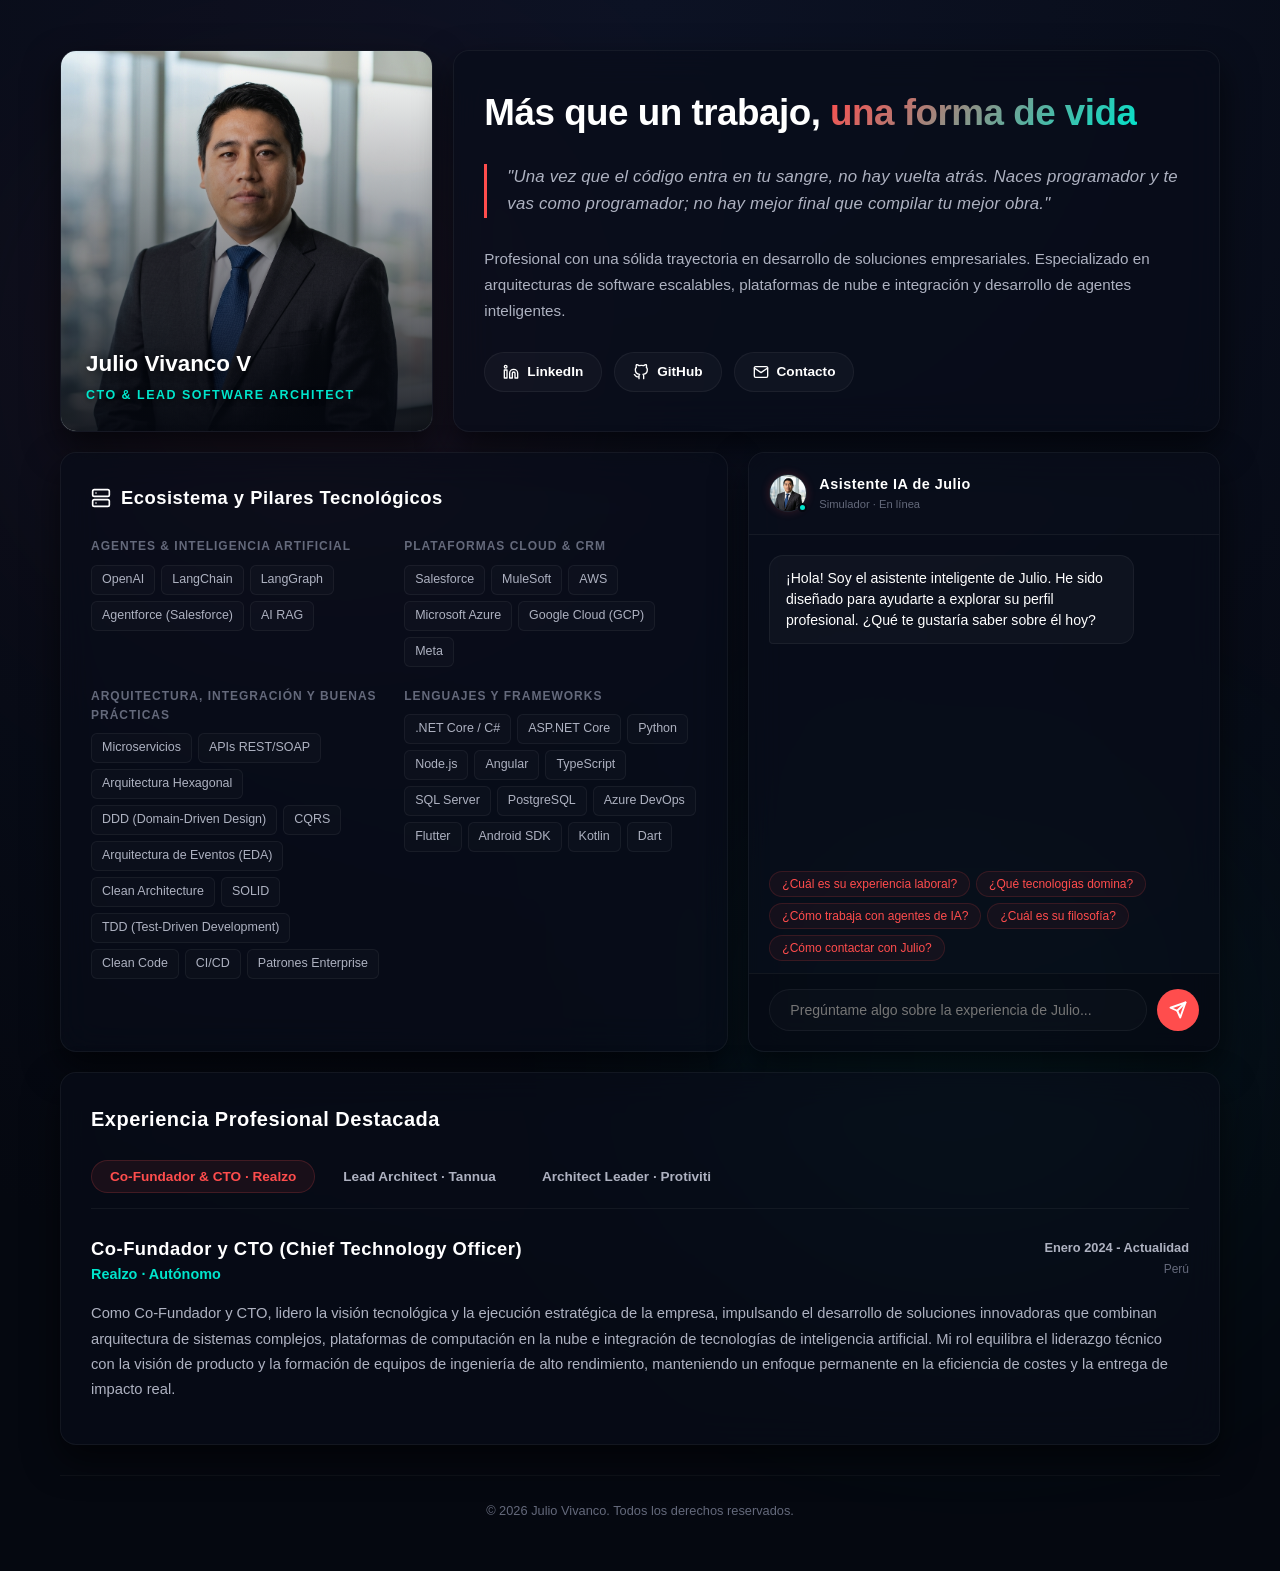
==== index.html @ 40ef275a "initial project" ====
<!DOCTYPE html>
<html lang="es">

<head>
    <meta charset="UTF-8">
    <meta name="viewport" content="width=device-width, initial-scale=1.0">
    <title>Julio Vivanco | CTO & Lead Software Architect</title>

    <!-- Metaetiquetas SEO -->
    <meta name="description"
        content="Sitio web personal de Julio Vivanco, Co-Fundador, CTO y Lead Software Architect. Especializado en arquitecturas empresariales escalables, plataformas cloud y agentes inteligentes (OpenAI, LangChain, LangGraph).">
    <meta name="keywords"
        content="Julio Vivanco, CTO, Lead Architect, Arquitecto de Software, Salesforce, MuleSoft, AWS, Agentforce, LangChain, LangGraph, Inteligencia Artificial, Agentes Inteligentes, Flutter, Peru">
    <meta name="author" content="Julio Vivanco">
    <meta name="robots" content="index, follow">

    <!-- Open Graph (para compartir en redes sociales como LinkedIn) -->
    <meta property="og:title" content="Julio Vivanco | CTO & Lead Software Architect">
    <meta property="og:description"
        content="Sólida trayectoria diseñando soluciones empresariales integradas con cloud e Inteligencia Artificial (OpenAI, LangChain, Agentforce).">
    <meta property="og:type" content="website">
    <meta property="og:url" content="https://juliovivanco.github.io/">

    <!-- Estilos -->
    <link rel="stylesheet" href="style.css">
</head>

<body>

    <div class="app-container">


        <!-- Bento Grid Principal -->
        <main class="bento-grid">

            <!-- Tarjeta de Perfil Bento (Foto Principal) -->
            <section class="bento-card card-profile" id="profile-card">
                <div class="profile-image-container">
                    <img src="profile.png" alt="Julio Vivanco" class="profile-hero-image">
                    <div class="profile-overlay-details">
                        <span class="profile-name-tag">Julio Vivanco V</span>
                        <span class="profile-title-tag">CTO & Lead Software Architect</span>
                    </div>
                </div>
            </section>

            <!-- 1. Tarjeta Hero (Presentación Principal) -->
            <section class="bento-card card-hero" id="hero-card">
                <div class="hero-content">
                    <h2>Más que un trabajo, <span>una forma de vida</span></h2>
                    <blockquote class="hero-manifesto-quote">
                        "Una vez que el código entra en tu sangre, no hay vuelta atrás. Naces programador y te vas como
                        programador; no hay mejor final que compilar tu mejor obra."
                    </blockquote>
                    <p>
                        Profesional con una sólida trayectoria en desarrollo de soluciones empresariales.
                        Especializado en arquitecturas de software escalables, plataformas de nube e integración y
                        desarrollo de agentes inteligentes.
                    </p>
                    <div class="hero-footer">
                        <a href="https://www.linkedin.com/in/julio-c%C3%A9sar-vivanco-v%C3%A1squez-a1787a133/"
                            target="_blank" rel="noopener noreferrer" class="social-link" id="link-linkedin">
                            <svg width="16" height="16" viewBox="0 0 24 24" fill="none" stroke="currentColor"
                                stroke-width="2" stroke-linecap="round" stroke-linejoin="round">
                                <path
                                    d="M16 8a6 6 0 0 1 6 6v7h-4v-7a2 2 0 0 0-2-2 2 2 0 0 0-2 2v7h-4v-7a6 6 0 0 1 6-6z">
                                </path>
                                <rect x="2" y="9" width="4" height="12"></rect>
                                <circle cx="4" cy="4" r="2"></circle>
                            </svg>
                            LinkedIn
                        </a>
                        <a href="https://github.com/juliovivanco" target="_blank" rel="noopener noreferrer"
                            class="social-link" id="link-github">
                            <svg width="16" height="16" viewBox="0 0 24 24" fill="none" stroke="currentColor"
                                stroke-width="2" stroke-linecap="round" stroke-linejoin="round">
                                <path
                                    d="M9 19c-5 1.5-5-2.5-7-3m14 6v-3.87a3.37 3.37 0 0 0-.94-2.61c3.14-.35 6.44-1.54 6.44-7A5.44 5.44 0 0 0 20 4.77 5.07 5.07 0 0 0 19.91 1S18.73.65 16 2.48a13.38 13.38 0 0 0-7 0C6.27.65 5.09 1 5.09 1A5.07 5.07 0 0 0 5 4.77a5.44 5.44 0 0 0-1.5 3.78c0 5.42 3.3 6.61 6.44 7A3.37 3.37 0 0 0 9 18.13V22">
                                </path>
                            </svg>
                            GitHub
                        </a>
                        <a href="mailto:julioc.vivanco@gmail.com" class="social-link" id="link-email">
                            <svg width="16" height="16" viewBox="0 0 24 24" fill="none" stroke="currentColor"
                                stroke-width="2" stroke-linecap="round" stroke-linejoin="round">
                                <path d="M4 4h16c1.1 0 2 .9 2 2v12c0 1.1-.9 2-2 2H4c-1.1 0-2-.9-2-2V6c0-1.1.9-2 2-2z">
                                </path>
                                <polyline points="22,6 12,13 2,6"></polyline>
                            </svg>
                            Contacto
                        </a>
                    </div>
                </div>
            </section>

            <!-- 3. Tarjeta de Stack de Habilidades (Pilares Técnicos) -->
            <section class="bento-card card-stack" id="stack-card">
                <h3>
                    <svg width="20" height="20" viewBox="0 0 24 24" fill="none" stroke="currentColor" stroke-width="2"
                        stroke-linecap="round" stroke-linejoin="round">
                        <rect x="2" y="2" width="20" height="8" rx="2" ry="2"></rect>
                        <rect x="2" y="14" width="20" height="8" rx="2" ry="2"></rect>
                        <line x1="6" y1="6" x2="6.01" y2="6"></line>
                        <line x1="6" y1="18" x2="6.01" y2="18"></line>
                    </svg>
                    Ecosistema y Pilares Tecnológicos
                </h3>
                <div class="stack-categories">
                    <div class="stack-group">
                        <h4>Agentes & Inteligencia Artificial</h4>
                        <div class="tech-tags">
                            <span class="tech-chip">OpenAI</span>
                            <span class="tech-chip">LangChain</span>
                            <span class="tech-chip">LangGraph</span>
                            <span class="tech-chip">Agentforce (Salesforce)</span>
                            <span class="tech-chip">AI RAG</span>
                        </div>
                    </div>
                    <div class="stack-group">
                        <h4>Plataformas Cloud & CRM</h4>
                        <div class="tech-tags">
                            <span class="tech-chip">Salesforce</span>
                            <span class="tech-chip">MuleSoft</span>
                            <span class="tech-chip">AWS</span>
                            <span class="tech-chip">Microsoft Azure</span>
                            <span class="tech-chip">Google Cloud (GCP)</span>
                            <span class="tech-chip">Meta</span>
                        </div>
                    </div>
                    <div class="stack-group">
                        <h4>Arquitectura, Integración y Buenas Prácticas</h4>
                        <div class="tech-tags">
                            <span class="tech-chip">Microservicios</span>
                            <span class="tech-chip">APIs REST/SOAP</span>
                            <span class="tech-chip">Arquitectura Hexagonal</span>
                            <span class="tech-chip">DDD (Domain-Driven Design)</span>
                            <span class="tech-chip">CQRS</span>
                            <span class="tech-chip">Arquitectura de Eventos (EDA)</span>
                            <span class="tech-chip">Clean Architecture</span>
                            <span class="tech-chip">SOLID</span>
                            <span class="tech-chip">TDD (Test-Driven Development)</span>
                            <span class="tech-chip">Clean Code</span>
                            <span class="tech-chip">CI/CD</span>
                            <span class="tech-chip">Patrones Enterprise</span>
                        </div>
                    </div>
                    <div class="stack-group">
                        <h4>Lenguajes y Frameworks</h4>
                        <div class="tech-tags">
                            <span class="tech-chip">.NET Core / C#</span>
                            <span class="tech-chip">ASP.NET Core</span>
                            <span class="tech-chip">Python</span>
                            <span class="tech-chip">Node.js</span>
                            <span class="tech-chip">Angular</span>
                            <span class="tech-chip">TypeScript</span>
                            <span class="tech-chip">SQL Server</span>
                            <span class="tech-chip">PostgreSQL</span>
                            <span class="tech-chip">Azure DevOps</span>
                            <span class="tech-chip">Flutter</span>
                            <span class="tech-chip">Android SDK</span>
                            <span class="tech-chip">Kotlin</span>
                            <span class="tech-chip">Dart</span>
                        </div>
                    </div>
                </div>
            </section>

            <!-- 2. Tarjeta del Agente de IA (Chatbot Interactivo) -->
            <section class="bento-card card-chat" id="chat-card">
                <div class="chat-header">
                    <div class="chat-avatar-container">
                        <img src="profile.png" alt="Julio Vivanco" class="chat-avatar">
                        <span class="chat-status-dot"></span>
                    </div>
                    <div class="chat-title-info">
                        <h3>Asistente IA de Julio</h3>
                        <p>Simulador · En línea</p>
                    </div>
                </div>

                <!-- Contenedor de mensajes de chat -->
                <div class="chat-messages" id="chat-messages-container">
                    <div class="chat-bubble bubble-agent">
                        ¡Hola! Soy el asistente inteligente de Julio. He sido diseñado para ayudarte a explorar su
                        perfil profesional. ¿Qué te gustaría saber sobre él hoy?
                    </div>
                </div>

                <!-- Chips de sugerencias interactivas -->
                <div class="chat-suggestions" id="chat-suggestions-container">
                    <button class="suggestion-chip" data-question="experiencia">¿Cuál es su experiencia laboral?</button>
                    <button class="suggestion-chip" data-question="tecnologias">¿Qué tecnologías domina?</button>
                    <button class="suggestion-chip" data-question="agentes">¿Cómo trabaja con agentes de IA?</button>
                    <button class="suggestion-chip" data-question="filosofia">¿Cuál es su filosofía?</button>
                    <button class="suggestion-chip" data-question="contacto">¿Cómo contactar con Julio?</button>
                </div>

                <!-- Formulario de Entrada de Texto -->
                <div class="chat-input-area">
                    <form class="chat-input-form" id="chat-form">
                        <input type="text" class="chat-text-input" id="chat-input"
                            placeholder="Pregúntame algo sobre la experiencia de Julio..."
                            aria-label="Preguntar al asistente de IA">
                        <button type="submit" class="chat-send-btn" id="chat-submit-btn" aria-label="Enviar pregunta">
                            <svg width="18" height="18" viewBox="0 0 24 24" fill="none" stroke="currentColor"
                                stroke-width="2.5" stroke-linecap="round" stroke-linejoin="round">
                                <line x1="22" y1="2" x2="11" y2="13"></line>
                                <polygon points="22 2 15 22 11 13 2 9 22 2"></polygon>
                            </svg>
                        </button>
                    </form>
                </div>
            </section>

            <!-- 4. Tarjeta de Experiencia Profesional -->
            <section class="bento-card card-experience" id="experience-card">
                <h3>Experiencia Profesional Destacada</h3>

                <!-- Navegación de Pestañas de Experiencia -->
                <nav class="experience-nav" aria-label="Navegación de puestos">
                    <button class="xp-nav-btn active" data-tab="cto" id="btn-xp-cto">Co-Fundador & CTO · Realzo</button>
                    <button class="xp-nav-btn" data-tab="lead-arch" id="btn-xp-tannua">Lead Architect · Tannua</button>
                    <button class="xp-nav-btn" data-tab="arch-leader" id="btn-xp-protiviti">Architect Leader ·
                        Protiviti</button>
                </nav>

                <!-- Contenido de las Pestañas de Experiencia -->
                <div class="xp-tab-content">

                    <!-- Pestaña 1: Realzo -->
                    <article class="xp-tab-pane active" id="xp-cto">
                        <div class="xp-header">
                            <div class="xp-title">
                                <h4>Co-Fundador y CTO (Chief Technology Officer)</h4>
                                <p>Realzo · Autónomo</p>
                            </div>
                            <div class="xp-meta">
                                <span class="xp-date">Enero 2024 - Actualidad</span>
                                <div class="xp-location">Perú</div>
                            </div>
                        </div>
                        <div class="xp-details">
                            Como Co-Fundador y CTO, lidero la visión tecnológica y la ejecución estratégica de la
                            empresa,
                            impulsando el desarrollo de soluciones innovadoras que combinan arquitectura de sistemas
                            complejos,
                            plataformas de computación en la nube e integración de tecnologías de inteligencia
                            artificial.
                            Mi rol equilibra el liderazgo técnico con la visión de producto y la formación de equipos de
                            ingeniería
                            de alto rendimiento, manteniendo un enfoque permanente en la eficiencia de costes y la
                            entrega de impacto real.
                        </div>
                    </article>

                    <!-- Pestaña 2: Tannua -->
                    <article class="xp-tab-pane" id="xp-lead-arch">
                        <div class="xp-header">
                            <div class="xp-title">
                                <h4>Lead Software Architect</h4>
                                <p>Tannua · Profesional Independiente</p>
                            </div>
                            <div class="xp-meta">
                                <span class="xp-date">Octubre 2020 - Actualidad</span>
                                <div class="xp-location">Remoto</div>
                            </div>
                        </div>
                        <div class="xp-details">
                            Lidero el diseño y la evolución de arquitecturas de software robustas, seguras y de alta
                            escalabilidad
                            alineadas de manera estricta con los objetivos comerciales de nuestros clientes. He
                            participado en el diseño
                            de complejas redes de microservicios, integraciones heterogéneas y el aprovechamiento de
                            nubes como
                            Azure, AWS y ecosistemas empresariales basados en Salesforce y MuleSoft. Responsable de la
                            toma de decisiones
                            tecnológicas clave, de guiar metodológicamente a los equipos y de asegurar los estándares de
                            calidad del código.
                        </div>
                    </article>

                    <!-- Pestaña 3: Protiviti -->
                    <article class="xp-tab-pane" id="xp-arch-leader">
                        <div class="xp-header">
                            <div class="xp-title">
                                <h4>Architect Leader</h4>
                                <p>Protiviti Perú · Profesional Independiente</p>
                            </div>
                            <div class="xp-meta">
                                <span class="xp-date">Diciembre 2019 - Actualidad</span>
                                <div class="xp-location">Lima, Perú</div>
                            </div>
                        </div>
                        <div class="xp-details">
                            Lidero la práctica corporativa de integración basada en la plataforma MuleSoft, dirigiendo
                            desde la definición de
                            estrategias de integración corporativas hasta la implementación técnica final en proyectos
                            de alta complejidad.
                            Me especializo en el diseño de arquitecturas orientadas a servicios (SOA) y microservicios
                            escalables.
                            Asimismo, colaboro estrechamente con el equipo de Salesforce proveyendo soporte
                            arquitectónico avanzado para la
                            integración de capacidades inteligentes con Agentforce, logrando flujos de integración
                            coherentes y robustos en el ecosistema.
                        </div>
                    </article>

                </div>
            </section>

        </main>

        <!-- Footer -->
        <footer class="portfolio-footer">
            <p>&copy; 2026 Julio Vivanco. Todos los derechos reservados.</p>
        </footer>

    </div>

    <!-- Scripts -->
    <script src="script.js"></script>
</body>

</html>
---- style.css ----
@import url('https://api.fontshare.com/v2/css?f[]=clash-display@500;600;700&f[]=satoshi@400;500;700&display=swap');

/* ==========================================
   SISTEMA DE DISEÑO Y VARIABLES (Aesthetics)
   ========================================== */
:root {
    --bg-main: #050810;
    --bg-gradient: radial-gradient(circle at 50% 0%, #0c1224 0%, #050810 80%);
    
    /* Colores del Vidrio (Glassmorphism - OpenClaw Style) */
    --glass-bg: rgba(9, 13, 26, 0.65);
    --glass-border: rgba(255, 255, 255, 0.05);
    --glass-border-hover: rgba(255, 255, 255, 0.12);
    --glass-shadow: rgba(0, 0, 0, 0.6);
    
    /* Acentos de Marca (Coral y Cian) */
    --accent-coral: #FF4D4D;
    --accent-coral-rgb: 255, 77, 77;
    --accent-cyan: #00E5CC;
    --accent-cyan-rgb: 0, 229, 204;
    --accent-emerald: #00E5CC; /* Reutilizamos cian para estado en línea */
    
    /* Texto */
    --text-primary: #FFFFFF;
    --text-secondary: #AEB2C1;
    --text-muted: #64697B;
    
    /* Fuentes y Bordes */
    --font-sans: 'Satoshi', sans-serif;
    --font-display: 'Clash Display', sans-serif;
    --radius-lg: 16px;
    --radius-md: 10px;
    --radius-sm: 6px;
    
    /* Transiciones */
    --transition-smooth: all 0.35s cubic-bezier(0.25, 0.8, 0.25, 1);
    --transition-quick: all 0.15s ease;
}

/* ==========================================
   RESET & ESTILOS GLOBALES
   ========================================== */
* {
    margin: 0;
    padding: 0;
    box-sizing: border-box;
    outline: none;
}

html {
    scroll-behavior: smooth;
    font-size: 16px;
}

body {
    background: var(--bg-main);
    background-image: var(--bg-gradient);
    color: var(--text-primary);
    font-family: var(--font-sans);
    min-height: 100vh;
    overflow-x: hidden;
    line-height: 1.6;
    position: relative;
}

/* Encabezados con Fuente Clash Display */
h1, h2, h3, h4, h5, h6 {
    font-family: var(--font-display);
    font-weight: 600;
    letter-spacing: 0.5px;
}

/* Efectos de luces de fondo animadas (Nebulosa) */
body::before, body::after {
    content: '';
    position: absolute;
    width: 400px;
    height: 400px;
    border-radius: 50%;
    filter: blur(140px);
    z-index: -1;
    pointer-events: none;
    opacity: 0.12;
    animation: pulseGlow 12s infinite alternate ease-in-out;
}

body::before {
    top: 10%;
    left: 8%;
    background: var(--accent-coral);
}

body::after {
    bottom: 20%;
    right: 8%;
    background: var(--accent-cyan);
    animation-delay: 6s;
}

@keyframes pulseGlow {
    0% { transform: scale(1) translate(0, 0); }
    100% { transform: scale(1.4) translate(60px, 40px); }
}

/* Barra de Desplazamiento */
::-webkit-scrollbar {
    width: 6px;
}
::-webkit-scrollbar-track {
    background: var(--bg-main);
}
::-webkit-scrollbar-thumb {
    background: rgba(255, 255, 255, 0.08);
    border-radius: 3px;
}
::-webkit-scrollbar-thumb:hover {
    background: var(--accent-coral);
}

/* ==========================================
   CONTENEDOR PRINCIPAL
   ========================================== */
.app-container {
    max-width: 1200px;
    margin: 0 auto;
    padding: 50px 20px;
    display: flex;
    flex-direction: column;
    gap: 30px;
}


/* ==========================================
   BENTO GRID SYSTEM
   ========================================== */
.bento-grid {
    display: grid;
    grid-template-columns: repeat(12, 1fr);
    gap: 20px;
}

/* Tarjeta Base Bento (Glassmorphic) */
.bento-card {
    background: var(--glass-bg);
    border: 1px solid var(--glass-border);
    border-radius: var(--radius-lg);
    padding: 30px;
    backdrop-filter: blur(18px);
    -webkit-backdrop-filter: blur(18px);
    box-shadow: 0 15px 35px var(--glass-shadow);
    transition: var(--transition-smooth);
    display: flex;
    flex-direction: column;
    overflow: hidden;
}

.bento-card:hover {
    border-color: var(--glass-border-hover);
    transform: translateY(-2px);
    box-shadow: 0 20px 45px rgba(0, 0, 0, 0.7), 0 0 35px rgba(var(--accent-coral-rgb), 0.04);
}

/* Asignación de columnas en el Grid (Estilo Bento Innovador 2026) */
.card-profile {
    grid-column: span 4;
    padding: 0;
    position: relative;
    height: 100%;
}

.card-hero {
    grid-column: span 8;
}

.card-chat {
    grid-column: span 5;
    height: 600px;
}

.card-stack {
    grid-column: span 7;
}

.card-experience {
    grid-column: span 12;
}

/* Tarjeta de Perfil Bento (Estilo Innovador 2026) */
.profile-image-container {
    position: relative;
    width: 100%;
    height: 100%;
    min-height: 380px; /* Asegura un tamaño mínimo en escritorio */
    flex-grow: 1;
    overflow: hidden;
    display: flex;
    flex-direction: column;
    justify-content: flex-end;
}

.profile-hero-image {
    position: absolute;
    top: 0;
    left: 0;
    width: 100%;
    height: 100%;
    object-fit: cover;
    transition: var(--transition-smooth);
    z-index: 1;
}

.card-profile:hover .profile-hero-image {
    transform: scale(1.05) rotate(0.2deg);
}

/* Elegante capa de degradado oscuro en la base */
.profile-image-container::after {
    content: '';
    position: absolute;
    inset: 0;
    background: linear-gradient(to top, 
        rgba(5, 8, 16, 0.9) 0%, 
        rgba(5, 8, 16, 0.45) 45%, 
        rgba(5, 8, 16, 0) 100%);
    pointer-events: none;
    z-index: 2;
}

/* Hover glow effect for the card */
.card-profile:hover {
    box-shadow: 0 20px 45px rgba(0, 0, 0, 0.75), 0 0 35px rgba(0, 229, 204, 0.1);
}

.profile-overlay-details {
    position: relative;
    padding: 25px;
    display: flex;
    flex-direction: column;
    gap: 4px;
    z-index: 3;
}

.profile-name-tag {
    font-family: var(--font-display);
    font-size: 1.4rem;
    font-weight: 700;
    color: var(--text-primary);
    text-shadow: 0 2px 10px rgba(0, 0, 0, 0.6);
}

.profile-title-tag {
    font-size: 0.78rem;
    font-weight: 700;
    color: var(--accent-cyan);
    text-transform: uppercase;
    letter-spacing: 1.5px;
    text-shadow: 0 2px 5px rgba(0, 0, 0, 0.6);
}


/* ==========================================
   DETALLES DE CADA TARJETA
   ========================================== */

/* 1. Tarjeta Hero (Perfil) */

.hero-content {
    display: flex;
    flex-direction: column;
    gap: 18px;
    height: 100%;
    justify-content: center;
}

.hero-manifesto-quote {
    font-family: var(--font-sans);
    font-style: italic;
    font-size: 1.05rem;
    color: var(--text-secondary);
    border-left: 3px solid var(--accent-coral);
    padding-left: 20px;
    margin: 10px 0;
    line-height: 1.6;
    letter-spacing: 0.2px;
}


.hero-content h2 {
    font-size: 2.3rem;
    font-weight: 600;
    line-height: 1.25;
    letter-spacing: -0.5px;
}

.hero-content h2 span {
    background: linear-gradient(135deg, var(--accent-coral), var(--accent-cyan));
    -webkit-background-clip: text;
    -webkit-text-fill-color: transparent;
}

.hero-content p {
    color: var(--text-secondary);
    font-size: 0.95rem;
    line-height: 1.7;
}

.hero-footer {
    display: flex;
    gap: 12px;
    margin-top: 10px;
    flex-wrap: wrap;
}

.social-link {
    display: flex;
    align-items: center;
    gap: 8px;
    background: rgba(255, 255, 255, 0.03);
    border: 1px solid var(--glass-border);
    padding: 8px 18px;
    border-radius: 30px;
    color: var(--text-primary);
    text-decoration: none;
    font-size: 0.85rem;
    font-weight: 600;
    transition: var(--transition-quick);
}

.social-link:hover {
    background: rgba(255, 255, 255, 0.08);
    border-color: var(--accent-coral);
    color: var(--accent-coral);
}

/* 2. Tarjeta Stack de Habilidades (Pilares Técnicos) */
.card-stack h3 {
    font-size: 1.15rem;
    font-weight: 600;
    margin-bottom: 25px;
    display: flex;
    align-items: center;
    gap: 10px;
}

.stack-categories {
    display: grid;
    grid-template-columns: repeat(2, 1fr);
    gap: 20px;
}

.stack-group {
    display: flex;
    flex-direction: column;
    gap: 8px;
}

.stack-group h4 {
    font-size: 0.75rem;
    color: var(--text-muted);
    text-transform: uppercase;
    letter-spacing: 1px;
    font-weight: 700;
}

.tech-tags {
    display: flex;
    flex-wrap: wrap;
    gap: 6px;
}

.tech-chip {
    font-size: 0.78rem;
    padding: 4px 10px;
    background: rgba(255, 255, 255, 0.02);
    border: 1px solid var(--glass-border);
    border-radius: 6px;
    color: var(--text-secondary);
    font-weight: 500;
    transition: var(--transition-quick);
}

.tech-chip:hover {
    background: rgba(0, 229, 204, 0.06);
    border-color: rgba(0, 229, 204, 0.25);
    color: var(--text-primary);
}

/* 3. Tarjeta de Experiencia Profesional */
.card-experience h3 {
    font-size: 1.25rem;
    font-weight: 600;
    margin-bottom: 25px;
}

.experience-nav {
    display: flex;
    gap: 10px;
    border-bottom: 1px solid rgba(255, 255, 255, 0.05);
    padding-bottom: 15px;
    margin-bottom: 25px;
    overflow-x: auto;
}

.xp-nav-btn {
    background: transparent;
    border: none;
    color: var(--text-secondary);
    font-family: var(--font-sans);
    font-size: 0.85rem;
    font-weight: 600;
    padding: 8px 18px;
    border-radius: 30px;
    cursor: pointer;
    transition: var(--transition-quick);
    white-space: nowrap;
}

.xp-nav-btn:hover {
    color: var(--text-primary);
    background: rgba(255, 255, 255, 0.04);
}

.xp-nav-btn.active {
    color: var(--accent-coral);
    background: rgba(255, 77, 77, 0.08);
    border: 1px solid rgba(255, 77, 77, 0.18);
}

.xp-tab-content {
    position: relative;
    min-height: 180px;
}

.xp-tab-pane {
    display: none;
    flex-direction: column;
    gap: 15px;
    animation: fadeIn 0.4s ease-out forwards;
}

.xp-tab-pane.active {
    display: flex;
}

@keyframes fadeIn {
    from { opacity: 0; transform: translateY(8px); }
    to { opacity: 1; transform: translateY(0); }
}

.xp-header {
    display: flex;
    justify-content: space-between;
    align-items: flex-start;
    flex-wrap: wrap;
    gap: 10px;
}

.xp-title h4 {
    font-size: 1.15rem;
    font-weight: 600;
    color: var(--text-primary);
}

.xp-title p {
    font-size: 0.9rem;
    color: var(--accent-cyan);
    font-weight: 600;
}

.xp-meta {
    text-align: right;
}

.xp-date {
    font-size: 0.8rem;
    color: var(--text-secondary);
    font-weight: 600;
}

.xp-location {
    font-size: 0.75rem;
    color: var(--text-muted);
}

.xp-details {
    color: var(--text-secondary);
    font-size: 0.92rem;
    line-height: 1.7;
}

/* ==========================================
   WIDGET DEL AGENTE DE IA (CHAT)
   ========================================== */
.card-chat {
    display: flex;
    flex-direction: column;
    padding: 0;
}

.chat-header {
    display: flex;
    align-items: center;
    gap: 12px;
    padding: 20px;
    border-bottom: 1px solid rgba(255, 255, 255, 0.05);
    background: rgba(255, 255, 255, 0.005);
}

.chat-avatar-container {
    position: relative;
}

.chat-avatar {
    width: 38px;
    height: 38px;
    border-radius: 50%;
    object-fit: cover;
    border: 1px solid rgba(255, 255, 255, 0.1);
    box-shadow: 0 0 10px rgba(255, 77, 77, 0.2);
    display: block;
}

.chat-status-dot {
    position: absolute;
    bottom: 0;
    right: 0;
    width: 9px;
    height: 9px;
    background: var(--accent-cyan);
    border: 2px solid var(--bg-main);
    border-radius: 50%;
}

.chat-title-info h3 {
    font-size: 0.9rem;
    font-weight: 600;
}

.chat-title-info p {
    font-size: 0.7rem;
    color: var(--text-muted);
}

/* Área de conversación */
.chat-messages {
    flex-grow: 1;
    overflow-y: auto;
    padding: 20px;
    display: flex;
    flex-direction: column;
    gap: 15px;
}

.chat-bubble {
    max-width: 85%;
    padding: 12px 16px;
    border-radius: 14px;
    font-size: 0.88rem;
    line-height: 1.5;
    position: relative;
    word-break: break-word;
    animation: popBubble 0.25s cubic-bezier(0.18, 0.89, 0.32, 1.2) forwards;
}

@keyframes popBubble {
    from { opacity: 0; transform: scale(0.95) translateY(5px); }
    to { opacity: 1; transform: scale(1) translateY(0); }
}

.bubble-agent {
    background: rgba(255, 255, 255, 0.03);
    border: 1px solid var(--glass-border);
    color: var(--text-primary);
    align-self: flex-start;
    border-bottom-left-radius: 4px;
}

.bubble-user {
    background: linear-gradient(135deg, rgba(255, 77, 77, 0.12) 0%, rgba(0, 229, 204, 0.08) 100%);
    border: 1px solid rgba(255, 77, 77, 0.18);
    color: var(--text-primary);
    align-self: flex-end;
    border-bottom-right-radius: 4px;
}

/* Burbuja de sugerencias interactivas */
.chat-suggestions {
    padding: 0 20px 12px 20px;
    display: flex;
    flex-wrap: wrap;
    gap: 6px;
}

.suggestion-chip {
    background: rgba(255, 77, 77, 0.06);
    border: 1px solid rgba(255, 77, 77, 0.15);
    color: var(--accent-coral);
    font-size: 0.75rem;
    font-family: var(--font-sans);
    font-weight: 500;
    padding: 5px 12px;
    border-radius: 20px;
    cursor: pointer;
    transition: var(--transition-quick);
}

.suggestion-chip:hover {
    background: var(--accent-coral);
    color: var(--text-primary);
    border-color: var(--accent-coral);
}

/* Área de Envío de Mensaje */
.chat-input-area {
    padding: 15px 20px 20px 20px;
    border-top: 1px solid rgba(255, 255, 255, 0.05);
    background: rgba(0, 0, 0, 0.2);
}

.chat-input-form {
    display: flex;
    gap: 10px;
}

.chat-text-input {
    flex-grow: 1;
    background: rgba(255, 255, 255, 0.02);
    border: 1px solid var(--glass-border);
    border-radius: 24px;
    padding: 12px 20px;
    color: var(--text-primary);
    font-family: var(--font-sans);
    font-size: 0.88rem;
    transition: var(--transition-quick);
}

.chat-text-input:focus {
    border-color: var(--accent-cyan);
    background: rgba(255, 255, 255, 0.04);
    box-shadow: 0 0 10px rgba(0, 229, 204, 0.12);
}

.chat-send-btn {
    width: 42px;
    height: 42px;
    border-radius: 50%;
    background: var(--accent-coral);
    border: none;
    color: var(--text-primary);
    cursor: pointer;
    display: flex;
    align-items: center;
    justify-content: center;
    transition: var(--transition-quick);
    flex-shrink: 0;
}

.chat-send-btn:hover {
    background: hsl(0, 100%, 42%);
    transform: scale(1.03);
}

/* Animación de Pensando del Agente */
.typing-indicator {
    display: flex;
    align-items: center;
    gap: 4px;
    padding: 4px 6px;
}

.typing-dot {
    width: 5px;
    height: 5px;
    background: var(--text-secondary);
    border-radius: 50%;
    animation: typingBlink 1s infinite alternate;
}

.typing-dot:nth-child(2) { animation-delay: 0.2s; }
.typing-dot:nth-child(3) { animation-delay: 0.4s; }

@keyframes typingBlink {
    0% { opacity: 0.3; transform: translateY(0); }
    100% { opacity: 1; transform: translateY(-4px); }
}

/* ==========================================
   FOOTER (SEO & COPY)
   ========================================== */
footer.portfolio-footer {
    display: flex;
    justify-content: center;
    align-items: center;
    text-align: center;
    padding-top: 25px;
    border-top: 1px solid rgba(255, 255, 255, 0.04);
    font-size: 0.8rem;
    color: var(--text-muted);
    flex-wrap: wrap;
    gap: 15px;
}

/* ==========================================
   ESTILOS RESPONSIVOS (MEDIA QUERIES)
   ========================================== */
@media (max-width: 992px) {
    .card-profile {
        grid-column: span 12;
        min-height: 380px;
    }
    .card-hero {
        grid-column: span 12;
    }
    .card-chat {
        grid-column: span 12;
        height: 520px;
    }
    .card-stack {
        grid-column: span 12;
    }
}

@media (max-width: 768px) {
    .app-container {
        padding: 30px 15px;
        gap: 20px;
    }
    
    header.portfolio-header {
        flex-direction: column;
        align-items: stretch;
        gap: 15px;
    }
    
    .header-nav {
        width: 100%;
        justify-content: space-around;
        padding: 4px;
    }
    
    .status-badge {
        align-self: flex-start;
    }
    
    .hero-content h2 {
        font-size: 1.8rem;
    }
    
    .stack-categories {
        grid-template-columns: 1fr;
        gap: 15px;
    }
    
    footer.portfolio-footer {
        flex-direction: column;
        align-items: center;
        text-align: center;
        gap: 15px;
    }
}
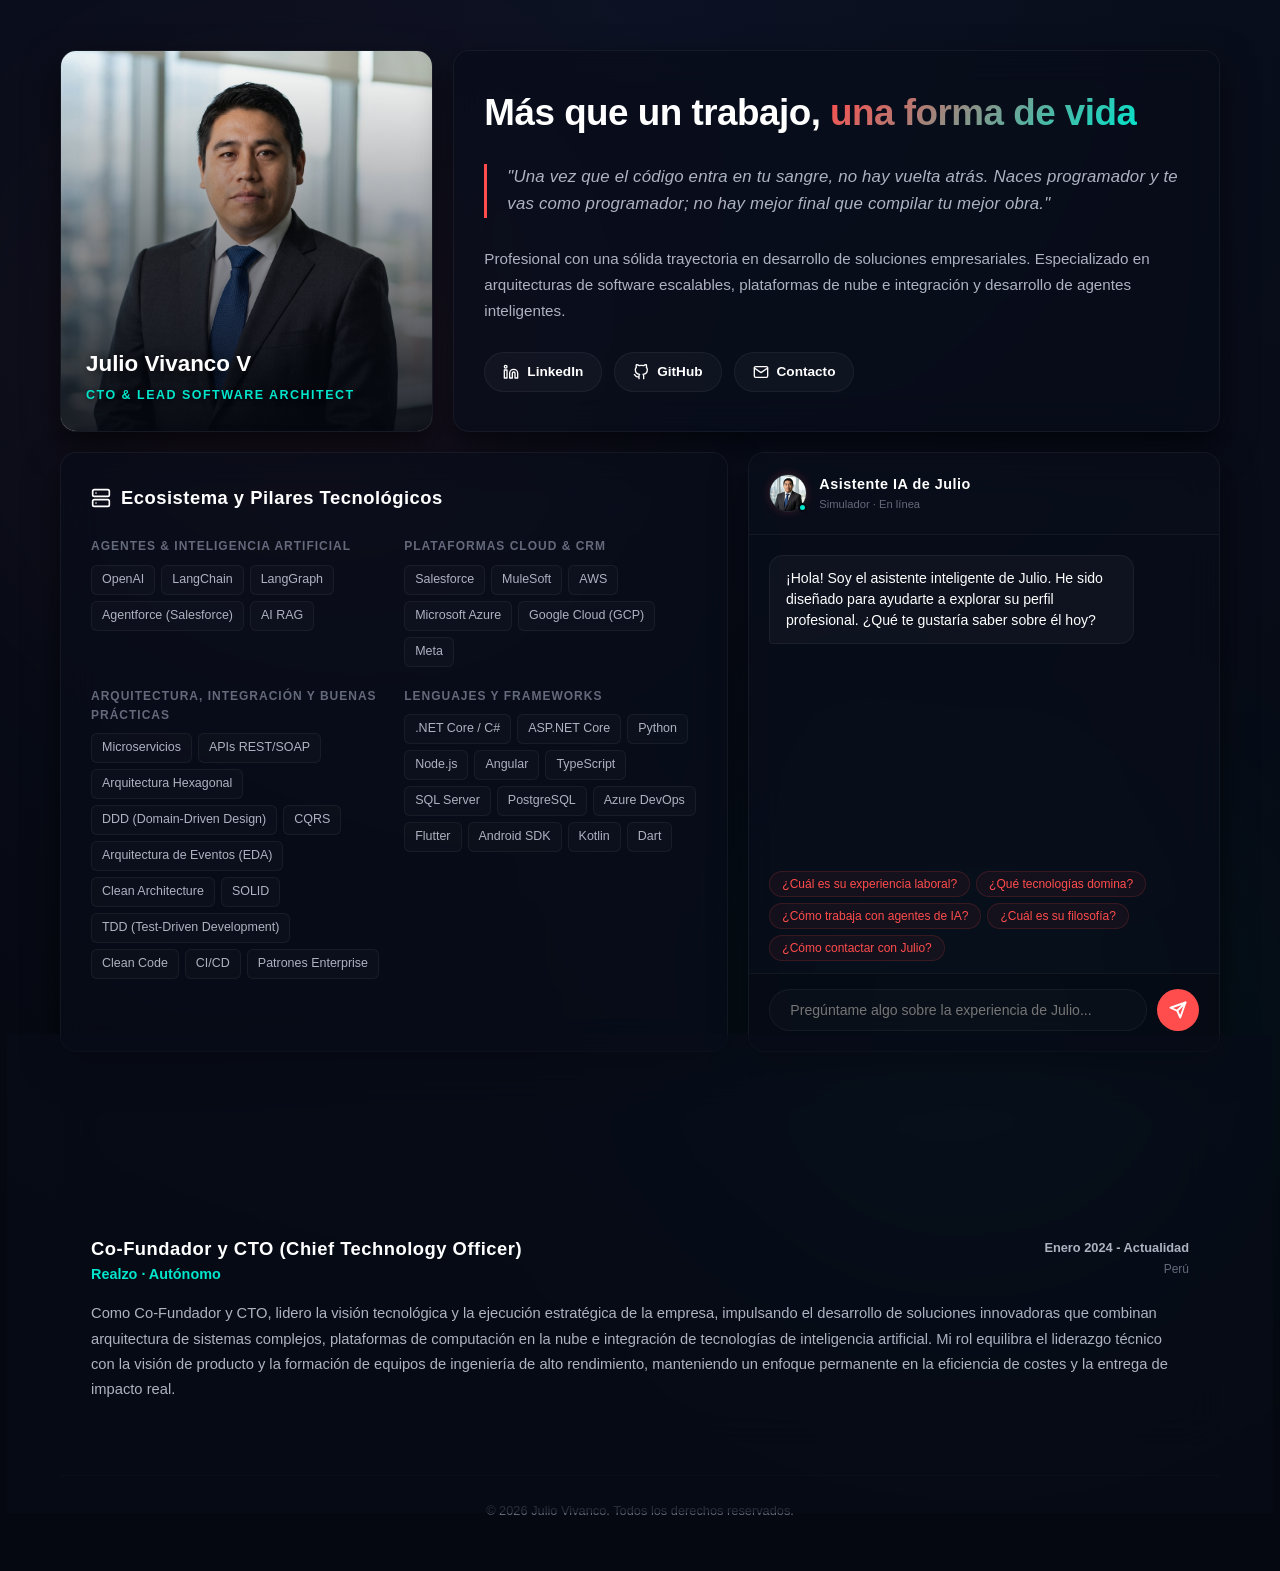
==== commit 840ae629: "build: trigger GitHub Pages compilation" ====
--- a/index.html
+++ b/index.html
@@ -320,5 +320,5 @@
     <!-- Scripts -->
     <script src="script.js"></script>
 </body>
-
+<!-- pages build trigger -->
 </html>
